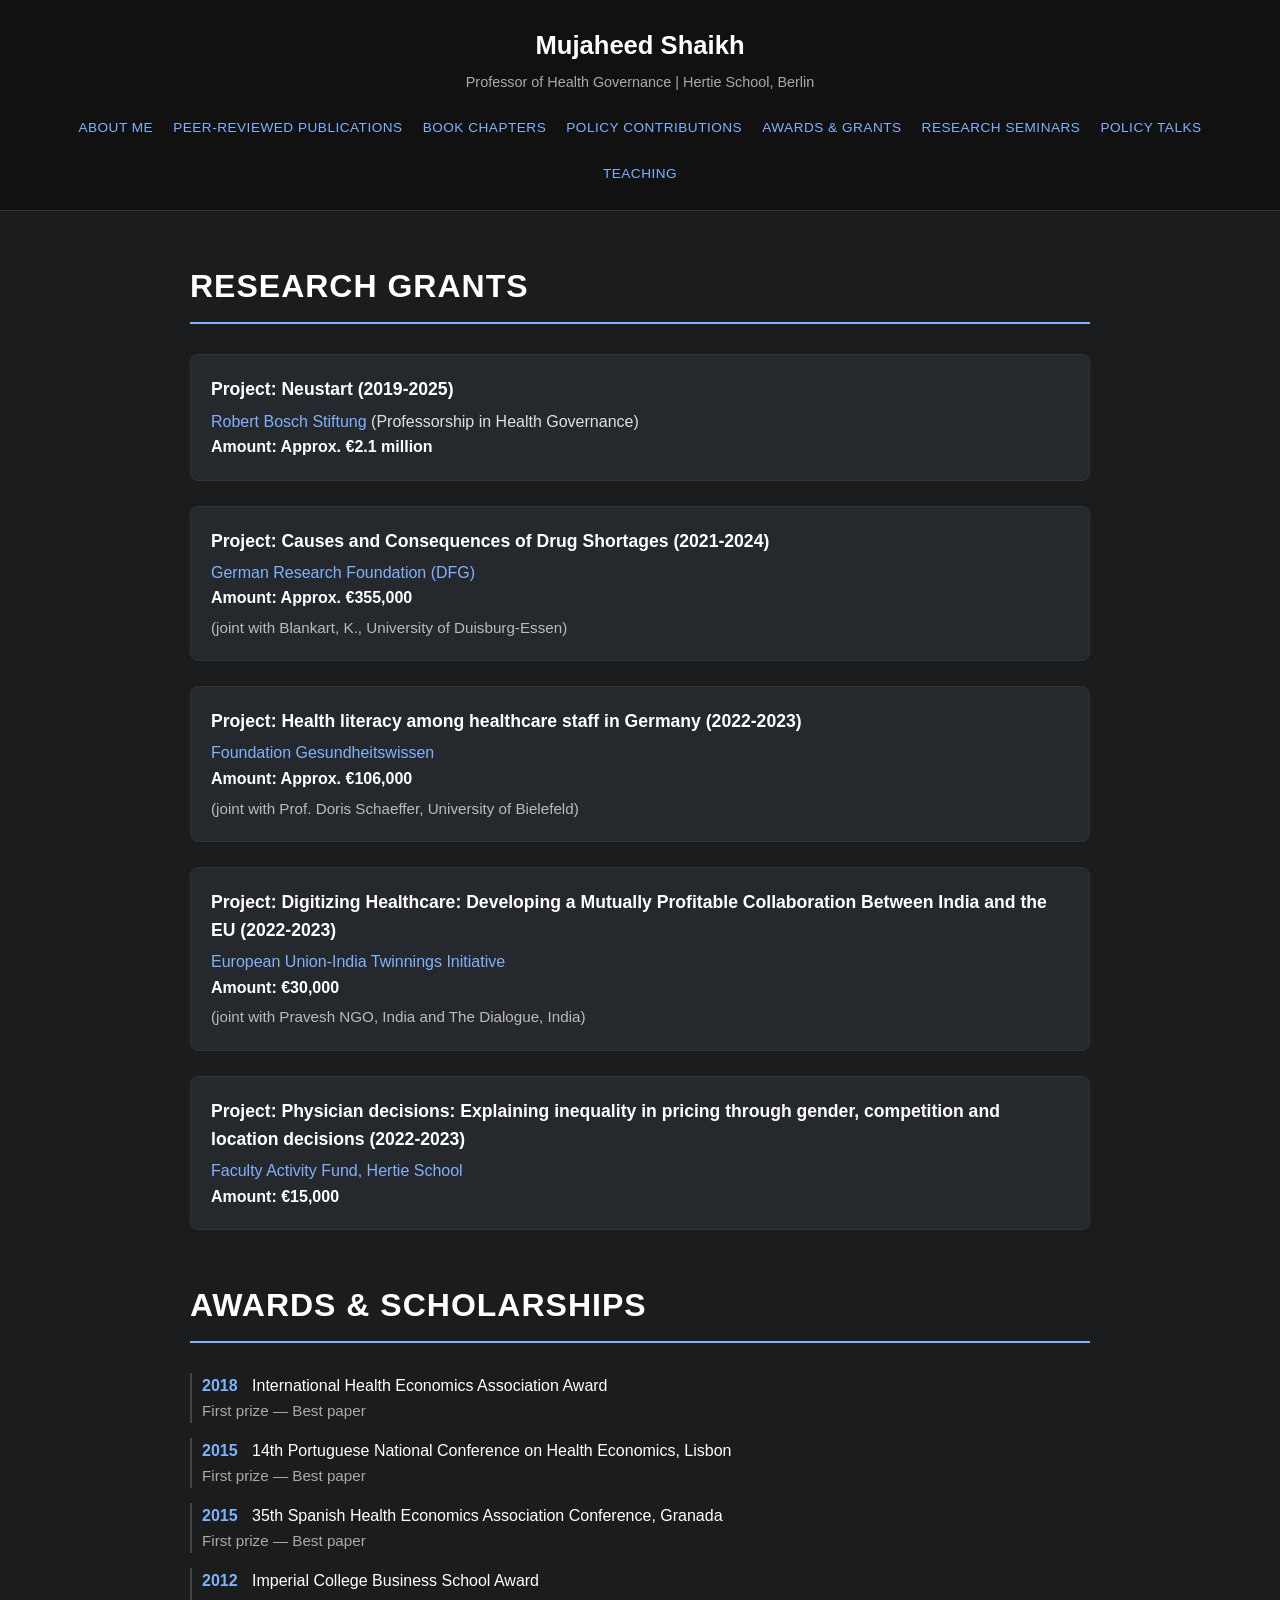
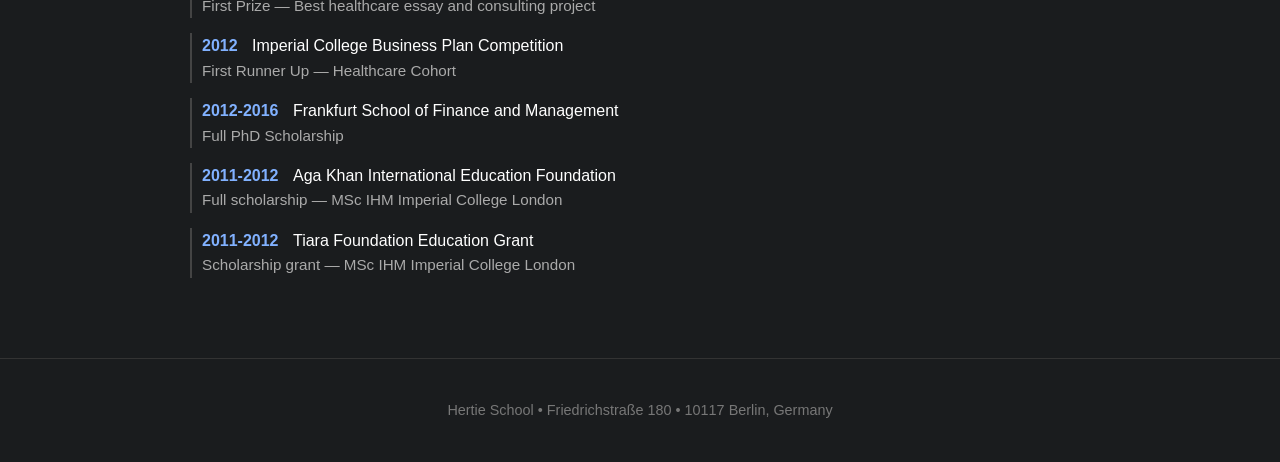
==== awards-grants.html @ 09c4d049 "Create awards-grants.html" ====
<!DOCTYPE html>
<html lang="en">
<head>
    <meta charset="UTF-8">
    <meta name="viewport" content="width=device-width, initial-scale=1.0">
    <title>Awards & Grants | Mujaheed Shaikh</title>
    <style>
        /* Professional Dark Theme */
        body { font-family: 'Inter', -apple-system, sans-serif; margin: 0; color: #e0e0e0; background: #1a1c1e; line-height: 1.6; }

        /* Top Navigation Bar */
        nav { width: 100%; background: #111; border-bottom: 1px solid #333; padding: 25px 0; position: sticky; top: 0; z-index: 1000; }
        .nav-container { max-width: 1200px; margin: 0 auto; display: flex; flex-direction: column; align-items: center; padding: 0 20px; }
        .nav-header { text-align: center; margin-bottom: 20px; }
        nav h1 { font-size: 1.6rem; color: #fff; margin: 0; }
        nav p.subtitle { font-size: 0.9rem; color: #aaa; margin: 5px 0 0 0; }

        /* Horizontal Tabs */
        nav ul { list-style: none; padding: 0; margin: 0; display: flex; flex-wrap: wrap; justify-content: center; gap: 20px; }
        nav ul li a { text-decoration: none; color: #81b1ff; font-weight: 500; font-size: 0.85rem; transition: 0.3s; padding-bottom: 5px; text-transform: uppercase; letter-spacing: 0.5px; }
        nav ul li a:hover { color: #fff; border-bottom: 2px solid #81b1ff; }

        /* Main Content Area */
        main { margin: 40px auto; padding: 0 20px; max-width: 900px; }
        h2 { font-size: 2rem; border-bottom: 2px solid #81b1ff; padding-bottom: 10px; margin-top: 50px; margin-bottom: 30px; color: #fff; text-transform: uppercase; letter-spacing: 1px; }
        h3 { color: #81b1ff; font-size: 1.4rem; margin-top: 40px; margin-bottom: 20px; border-left: 4px solid #81b1ff; padding-left: 15px; }
        
        /* Grant Cards */
        .grant-item { margin-bottom: 25px; padding: 20px; background: #25282c; border-radius: 8px; border: 1px solid #333; }
        .grant-title { font-weight: bold; color: #fff; font-size: 1.1rem; display: block; margin-bottom: 5px; }
        .grant-funder { color: #81b1ff; font-weight: 500; }
        .grant-amount { color: #fff; font-weight: bold; }
        .grant-details { font-size: 0.95rem; color: #bbb; margin-top: 5px; }

        /* Awards List */
        .award-item { margin-bottom: 15px; padding-left: 10px; border-left: 2px solid #444; }
        .award-year { font-weight: bold; color: #81b1ff; margin-right: 10px; }
        .award-name { color: #fff; font-weight: 500; }
        .award-desc { font-size: 0.95rem; color: #aaa; display: block; }

        footer { margin-top: 80px; border-top: 1px solid #333; padding: 40px 0; text-align: center; font-size: 0.9rem; color: #777; }
    </style>
</head>
<body>

<nav>
    <div class="nav-container">
        <div class="nav-header">
            <h1>Mujaheed Shaikh</h1>
            <p class="subtitle">Professor of Health Governance | Hertie School, Berlin</p>
        </div>
        <ul>
            <li><a href="index.html">About Me</a></li>
            <li><a href="peer-reviewed-publications.html">Peer-Reviewed Publications</a></li>
            <li><a href="book-chapters.html">Book Chapters</a></li>
            <li><a href="policy-contributions.html">Policy Contributions</a></li>
            <li><a href="awards-grants.html">Awards & Grants</a></li>
            <li><a href="research-seminars.html">Research Seminars</a></li>
            <li><a href="policy-talks.html">Policy Talks</a></li>
            <li><a href="teaching.html">Teaching</a></li>
        </ul>
    </div>
</nav>

<main>
    <h2>Research Grants</h2>

    <div class="grant-item">
        <span class="grant-title">Project: Neustart (2019-2025)</span>
        <span class="grant-funder">Robert Bosch Stiftung</span> (Professorship in Health Governance)<br>
        <span class="grant-amount">Amount: Approx. €2.1 million</span>
    </div>

    <div class="grant-item">
        <span class="grant-title">Project: Causes and Consequences of Drug Shortages (2021-2024)</span>
        <span class="grant-funder">German Research Foundation (DFG)</span><br>
        <span class="grant-amount">Amount: Approx. €355,000</span>
        <div class="grant-details">(joint with Blankart, K., University of Duisburg-Essen)</div>
    </div>

    <div class="grant-item">
        <span class="grant-title">Project: Health literacy among healthcare staff in Germany (2022-2023)</span>
        <span class="grant-funder">Foundation Gesundheitswissen</span><br>
        <span class="grant-amount">Amount: Approx. €106,000</span>
        <div class="grant-details">(joint with Prof. Doris Schaeffer, University of Bielefeld)</div>
    </div>

    <div class="grant-item">
        <span class="grant-title">Project: Digitizing Healthcare: Developing a Mutually Profitable Collaboration Between India and the EU (2022-2023)</span>
        <span class="grant-funder">European Union-India Twinnings Initiative</span><br>
        <span class="grant-amount">Amount: €30,000</span>
        <div class="grant-details">(joint with Pravesh NGO, India and The Dialogue, India)</div>
    </div>

    <div class="grant-item">
        <span class="grant-title">Project: Physician decisions: Explaining inequality in pricing through gender, competition and location decisions (2022-2023)</span>
        <span class="grant-funder">Faculty Activity Fund, Hertie School</span><br>
        <span class="grant-amount">Amount: €15,000</span>
    </div>

    <h2>Awards & Scholarships</h2>

    <div class="award-item">
        <span class="award-year">2018</span> <span class="award-name">International Health Economics Association Award</span>
        <span class="award-desc">First prize — Best paper</span>
    </div>

    <div class="award-item">
        <span class="award-year">2015</span> <span class="award-name">14th Portuguese National Conference on Health Economics, Lisbon</span>
        <span class="award-desc">First prize — Best paper</span>
    </div>

    <div class="award-item">
        <span class="award-year">2015</span> <span class="award-name">35th Spanish Health Economics Association Conference, Granada</span>
        <span class="award-desc">First prize — Best paper</span>
    </div>

    <div class="award-item">
        <span class="award-year">2012</span> <span class="award-name">Imperial College Business School Award</span>
        <span class="award-desc">First Prize — Best healthcare essay and consulting project</span>
    </div>

    <div class="award-item">
        <span class="award-year">2012</span> <span class="award-name">Imperial College Business Plan Competition</span>
        <span class="award-desc">First Runner Up — Healthcare Cohort</span>
    </div>

    <div class="award-item">
        <span class="award-year">2012-2016</span> <span class="award-name">Frankfurt School of Finance and Management</span>
        <span class="award-desc">Full PhD Scholarship</span>
    </div>

    <div class="award-item">
        <span class="award-year">2011-2012</span> <span class="award-name">Aga Khan International Education Foundation</span>
        <span class="award-desc">Full scholarship — MSc IHM Imperial College London</span>
    </div>

    <div class="award-item">
        <span class="award-year">2011-2012</span> <span class="award-name">Tiara Foundation Education Grant</span>
        <span class="award-desc">Scholarship grant — MSc IHM Imperial College London</span>
    </div>

</main>

<footer>
    Hertie School • Friedrichstraße 180 • 10117 Berlin, Germany
</footer>

</body>
</html>
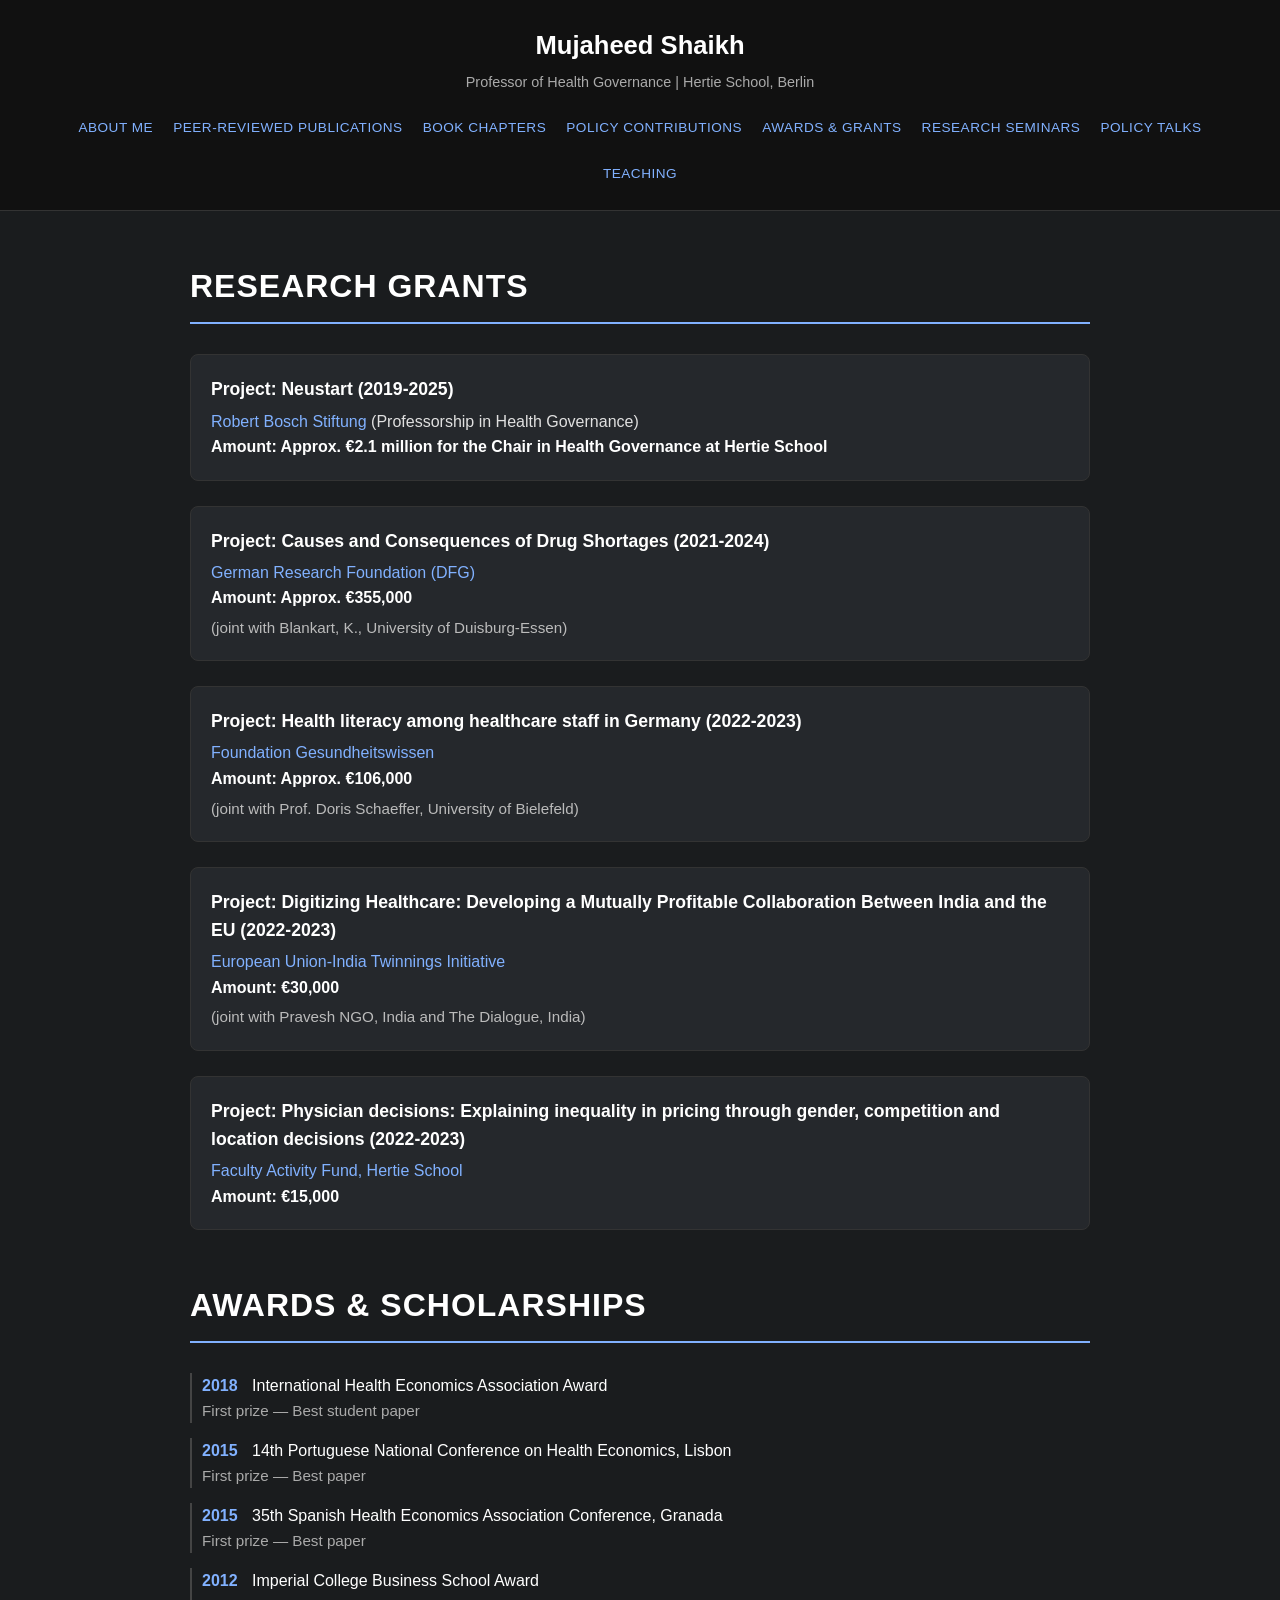
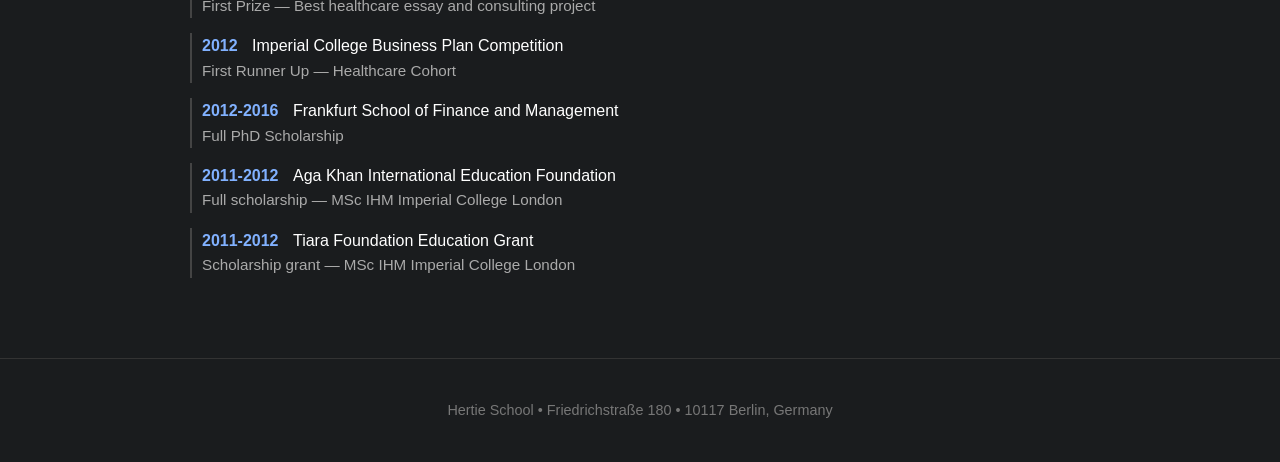
==== commit acf1a9fa: "Update awards-grants.html" ====
--- a/awards-grants.html
+++ b/awards-grants.html
@@ -68,7 +68,7 @@
     <div class="grant-item">
         <span class="grant-title">Project: Neustart (2019-2025)</span>
         <span class="grant-funder">Robert Bosch Stiftung</span> (Professorship in Health Governance)<br>
-        <span class="grant-amount">Amount: Approx. €2.1 million</span>
+        <span class="grant-amount">Amount: Approx. €2.1 million for the Chair in Health Governance at Hertie School</span>
     </div>
 
     <div class="grant-item">
@@ -102,7 +102,7 @@
 
     <div class="award-item">
         <span class="award-year">2018</span> <span class="award-name">International Health Economics Association Award</span>
-        <span class="award-desc">First prize — Best paper</span>
+        <span class="award-desc">First prize — Best student paper</span>
     </div>
 
     <div class="award-item">
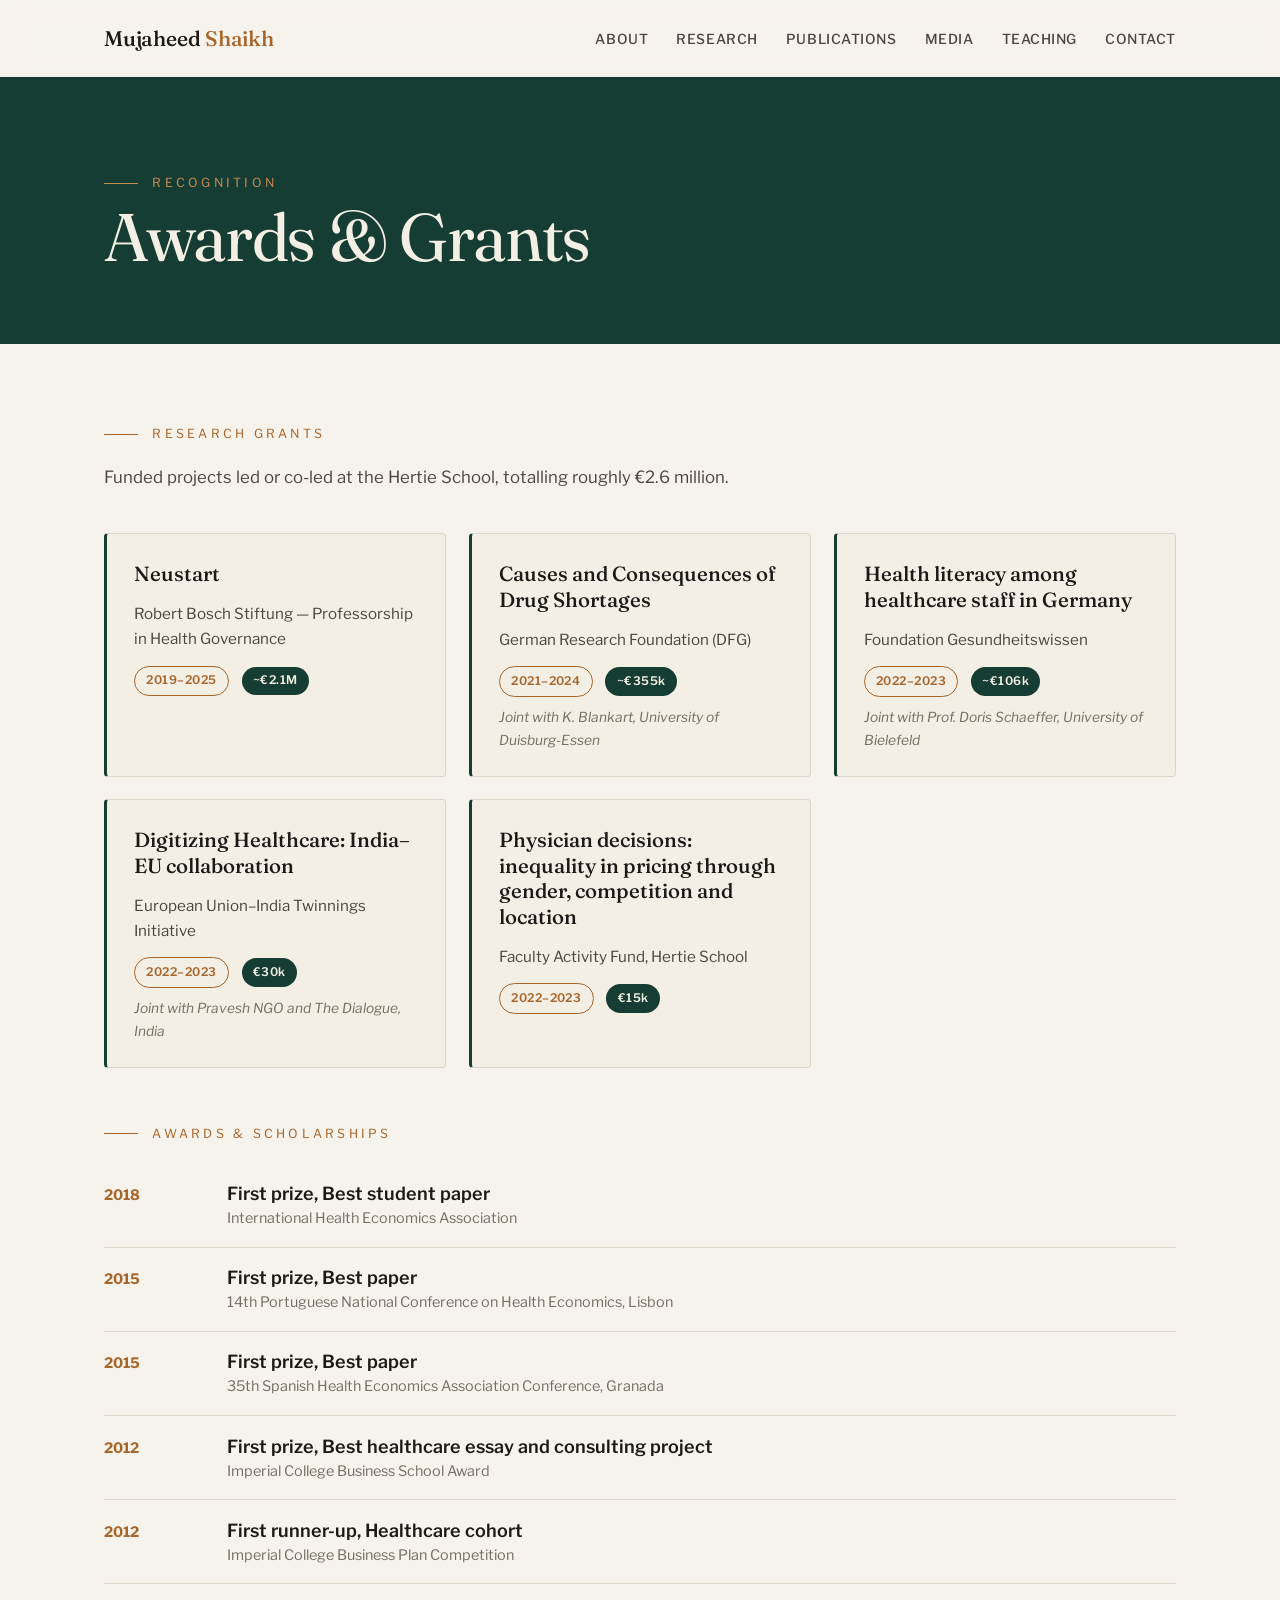
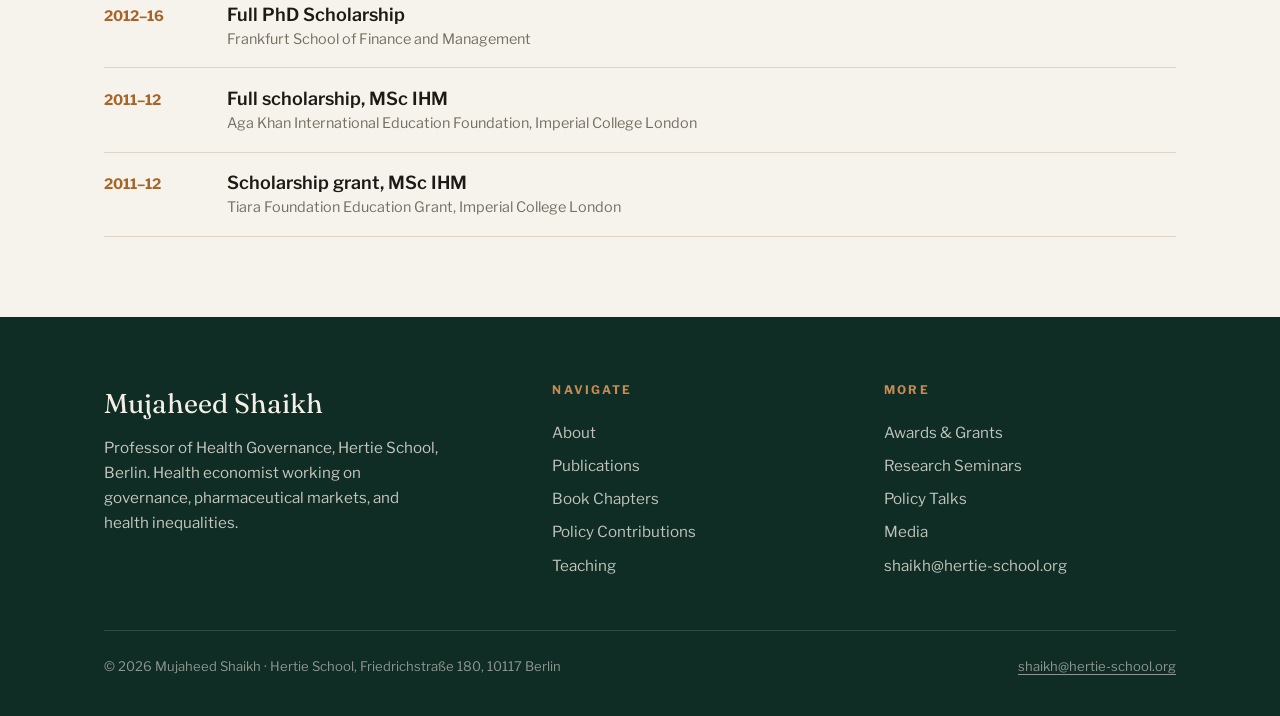
==== commit b807d725: "Add files via upload" ====
--- a/awards-grants.html
+++ b/awards-grants.html
@@ -1,150 +1,117 @@
 <!DOCTYPE html>
 <html lang="en">
 <head>
-    <meta charset="UTF-8">
-    <meta name="viewport" content="width=device-width, initial-scale=1.0">
-    <title>Awards & Grants | Mujaheed Shaikh</title>
-    <style>
-        /* Professional Dark Theme */
-        body { font-family: 'Inter', -apple-system, sans-serif; margin: 0; color: #e0e0e0; background: #1a1c1e; line-height: 1.6; }
-
-        /* Top Navigation Bar */
-        nav { width: 100%; background: #111; border-bottom: 1px solid #333; padding: 25px 0; position: sticky; top: 0; z-index: 1000; }
-        .nav-container { max-width: 1200px; margin: 0 auto; display: flex; flex-direction: column; align-items: center; padding: 0 20px; }
-        .nav-header { text-align: center; margin-bottom: 20px; }
-        nav h1 { font-size: 1.6rem; color: #fff; margin: 0; }
-        nav p.subtitle { font-size: 0.9rem; color: #aaa; margin: 5px 0 0 0; }
-
-        /* Horizontal Tabs */
-        nav ul { list-style: none; padding: 0; margin: 0; display: flex; flex-wrap: wrap; justify-content: center; gap: 20px; }
-        nav ul li a { text-decoration: none; color: #81b1ff; font-weight: 500; font-size: 0.85rem; transition: 0.3s; padding-bottom: 5px; text-transform: uppercase; letter-spacing: 0.5px; }
-        nav ul li a:hover { color: #fff; border-bottom: 2px solid #81b1ff; }
-
-        /* Main Content Area */
-        main { margin: 40px auto; padding: 0 20px; max-width: 900px; }
-        h2 { font-size: 2rem; border-bottom: 2px solid #81b1ff; padding-bottom: 10px; margin-top: 50px; margin-bottom: 30px; color: #fff; text-transform: uppercase; letter-spacing: 1px; }
-        h3 { color: #81b1ff; font-size: 1.4rem; margin-top: 40px; margin-bottom: 20px; border-left: 4px solid #81b1ff; padding-left: 15px; }
-        
-        /* Grant Cards */
-        .grant-item { margin-bottom: 25px; padding: 20px; background: #25282c; border-radius: 8px; border: 1px solid #333; }
-        .grant-title { font-weight: bold; color: #fff; font-size: 1.1rem; display: block; margin-bottom: 5px; }
-        .grant-funder { color: #81b1ff; font-weight: 500; }
-        .grant-amount { color: #fff; font-weight: bold; }
-        .grant-details { font-size: 0.95rem; color: #bbb; margin-top: 5px; }
-
-        /* Awards List */
-        .award-item { margin-bottom: 15px; padding-left: 10px; border-left: 2px solid #444; }
-        .award-year { font-weight: bold; color: #81b1ff; margin-right: 10px; }
-        .award-name { color: #fff; font-weight: 500; }
-        .award-desc { font-size: 0.95rem; color: #aaa; display: block; }
-
-        footer { margin-top: 80px; border-top: 1px solid #333; padding: 40px 0; text-align: center; font-size: 0.9rem; color: #777; }
-    </style>
+<meta charset="UTF-8">
+<meta name="viewport" content="width=device-width, initial-scale=1.0">
+<title>Awards &amp; Grants | Mujaheed Shaikh</title>
+<meta name="description" content="Research grants, awards, and scholarships held by Mujaheed Shaikh.">
+<link rel="preconnect" href="https://fonts.googleapis.com">
+<link rel="preconnect" href="https://fonts.gstatic.com" crossorigin>
+<link href="https://fonts.googleapis.com/css2?family=Fraunces:ital,opsz,wght@0,9..144,300..600;1,9..144,300..500&family=Libre+Franklin:wght@300;400;500;600;700&display=swap" rel="stylesheet">
+<link rel="icon" href="favicon.svg" type="image/svg+xml">
+<link rel="icon" href="favicon.ico" sizes="any">
+<link rel="apple-touch-icon" href="apple-touch-icon.png">
+<link rel="stylesheet" href="styles.css">
 </head>
 <body>
 
-<nav>
-    <div class="nav-container">
-        <div class="nav-header">
-            <h1>Mujaheed Shaikh</h1>
-            <p class="subtitle">Professor of Health Governance | Hertie School, Berlin</p>
-        </div>
-        <ul>
-            <li><a href="index.html">About Me</a></li>
-            <li><a href="peer-reviewed-publications.html">Peer-Reviewed Publications</a></li>
-            <li><a href="book-chapters.html">Book Chapters</a></li>
-            <li><a href="policy-contributions.html">Policy Contributions</a></li>
-            <li><a href="awards-grants.html">Awards & Grants</a></li>
-            <li><a href="research-seminars.html">Research Seminars</a></li>
-            <li><a href="policy-talks.html">Policy Talks</a></li>
-            <li><a href="teaching.html">Teaching</a></li>
-        </ul>
+<header class="site-header" id="top">
+  <nav class="wrap nav">
+    <a class="brand" href="index.html">Mujaheed <span>Shaikh</span></a>
+    <input type="checkbox" id="nav-toggle" class="nav-toggle" hidden>
+    <ul class="nav-links">
+      <li><a href="index.html#about">About</a></li>
+      <li><a href="index.html#research">Research</a></li>
+      <li><a href="peer-reviewed-publications.html">Publications</a></li>
+      <li><a href="index.html#press">Media</a></li>
+      <li><a href="teaching.html">Teaching</a></li>
+      <li><a href="index.html#contact">Contact</a></li>
+    </ul>
+    <label class="hamburger" for="nav-toggle" aria-label="Menu"><span></span><span></span><span></span></label>
+  </nav>
+</header>
+
+<section class="page-head">
+  <div class="wrap">
+    <p class="section-label">Recognition</p>
+    <h1>Awards &amp; Grants</h1>
+    
+  </div>
+</section>
+
+<section class="content">
+  <div class="wrap">
+<p class="section-label">Research Grants</p>
+<p class="content-lead">Funded projects led or co-led at the Hertie School, totalling roughly &euro;2.6 million.</p>
+<div class="card-grid"><div class="grant-card">
+      <h3>Neustart</h3>
+      <p class="funder">Robert Bosch Stiftung &mdash; Professorship in Health Governance</p>
+      <div class="grant-meta"><span class="pill year">2019&ndash;2025</span><span class="pill amount">~&euro;2.1M</span></div>
+      
+    </div><div class="grant-card">
+      <h3>Causes and Consequences of Drug Shortages</h3>
+      <p class="funder">German Research Foundation (DFG)</p>
+      <div class="grant-meta"><span class="pill year">2021&ndash;2024</span><span class="pill amount">~&euro;355k</span></div>
+      <p class="joint">Joint with K. Blankart, University of Duisburg-Essen</p>
+    </div><div class="grant-card">
+      <h3>Health literacy among healthcare staff in Germany</h3>
+      <p class="funder">Foundation Gesundheitswissen</p>
+      <div class="grant-meta"><span class="pill year">2022&ndash;2023</span><span class="pill amount">~&euro;106k</span></div>
+      <p class="joint">Joint with Prof. Doris Schaeffer, University of Bielefeld</p>
+    </div><div class="grant-card">
+      <h3>Digitizing Healthcare: India&ndash;EU collaboration</h3>
+      <p class="funder">European Union&ndash;India Twinnings Initiative</p>
+      <div class="grant-meta"><span class="pill year">2022&ndash;2023</span><span class="pill amount">&euro;30k</span></div>
+      <p class="joint">Joint with Pravesh NGO and The Dialogue, India</p>
+    </div><div class="grant-card">
+      <h3>Physician decisions: inequality in pricing through gender, competition and location</h3>
+      <p class="funder">Faculty Activity Fund, Hertie School</p>
+      <div class="grant-meta"><span class="pill year">2022&ndash;2023</span><span class="pill amount">&euro;15k</span></div>
+      
+    </div></div>
+<div style="height:3.5rem"></div>
+<p class="section-label">Awards &amp; Scholarships</p>
+<ul class="award-list"><li><span class="when">2018</span><span class="what"><strong>First prize, Best student paper</strong><span class="org">International Health Economics Association</span></span></li><li><span class="when">2015</span><span class="what"><strong>First prize, Best paper</strong><span class="org">14th Portuguese National Conference on Health Economics, Lisbon</span></span></li><li><span class="when">2015</span><span class="what"><strong>First prize, Best paper</strong><span class="org">35th Spanish Health Economics Association Conference, Granada</span></span></li><li><span class="when">2012</span><span class="what"><strong>First prize, Best healthcare essay and consulting project</strong><span class="org">Imperial College Business School Award</span></span></li><li><span class="when">2012</span><span class="what"><strong>First runner-up, Healthcare cohort</strong><span class="org">Imperial College Business Plan Competition</span></span></li><li><span class="when">2012&ndash;16</span><span class="what"><strong>Full PhD Scholarship</strong><span class="org">Frankfurt School of Finance and Management</span></span></li><li><span class="when">2011&ndash;12</span><span class="what"><strong>Full scholarship, MSc IHM</strong><span class="org">Aga Khan International Education Foundation, Imperial College London</span></span></li><li><span class="when">2011&ndash;12</span><span class="what"><strong>Scholarship grant, MSc IHM</strong><span class="org">Tiara Foundation Education Grant, Imperial College London</span></span></li></ul>  </div>
+</section>
+
+<footer class="site-footer" id="contact">
+  <div class="wrap">
+    <div class="footer-top">
+      <div class="footer-brand">
+        <p class="name">Mujaheed Shaikh</p>
+        <p>Professor of Health Governance, Hertie School, Berlin. Health economist working on governance, pharmaceutical markets, and health inequalities.</p>
+      </div>
+      <div class="footer-col">
+        <h5>Navigate</h5>
+        <a href="index.html#about">About</a>
+        <a href="peer-reviewed-publications.html">Publications</a>
+        <a href="book-chapters.html">Book Chapters</a>
+        <a href="policy-contributions.html">Policy Contributions</a>
+        <a href="teaching.html">Teaching</a>
+      </div>
+      <div class="footer-col">
+        <h5>More</h5>
+        <a href="awards-grants.html">Awards &amp; Grants</a>
+        <a href="research-seminars.html">Research Seminars</a>
+        <a href="policy-talks.html">Policy Talks</a>
+        <a href="media.html">Media</a>
+        <a href="mailto:shaikh@hertie-school.org">shaikh@hertie-school.org</a>
+      </div>
     </div>
-</nav>
-
-<main>
-    <h2>Research Grants</h2>
-
-    <div class="grant-item">
-        <span class="grant-title">Project: Neustart (2019-2025)</span>
-        <span class="grant-funder">Robert Bosch Stiftung</span> (Professorship in Health Governance)<br>
-        <span class="grant-amount">Amount: Approx. €2.1 million for the Chair in Health Governance at Hertie School</span>
+    <div class="footer-bottom">
+      <span>&copy; <span id="year"></span> Mujaheed Shaikh &middot; Hertie School, Friedrichstra&szlig;e 180, 10117 Berlin</span>
+      <span><a href="mailto:shaikh@hertie-school.org">shaikh@hertie-school.org</a></span>
     </div>
-
-    <div class="grant-item">
-        <span class="grant-title">Project: Causes and Consequences of Drug Shortages (2021-2024)</span>
-        <span class="grant-funder">German Research Foundation (DFG)</span><br>
-        <span class="grant-amount">Amount: Approx. €355,000</span>
-        <div class="grant-details">(joint with Blankart, K., University of Duisburg-Essen)</div>
-    </div>
-
-    <div class="grant-item">
-        <span class="grant-title">Project: Health literacy among healthcare staff in Germany (2022-2023)</span>
-        <span class="grant-funder">Foundation Gesundheitswissen</span><br>
-        <span class="grant-amount">Amount: Approx. €106,000</span>
-        <div class="grant-details">(joint with Prof. Doris Schaeffer, University of Bielefeld)</div>
-    </div>
-
-    <div class="grant-item">
-        <span class="grant-title">Project: Digitizing Healthcare: Developing a Mutually Profitable Collaboration Between India and the EU (2022-2023)</span>
-        <span class="grant-funder">European Union-India Twinnings Initiative</span><br>
-        <span class="grant-amount">Amount: €30,000</span>
-        <div class="grant-details">(joint with Pravesh NGO, India and The Dialogue, India)</div>
-    </div>
-
-    <div class="grant-item">
-        <span class="grant-title">Project: Physician decisions: Explaining inequality in pricing through gender, competition and location decisions (2022-2023)</span>
-        <span class="grant-funder">Faculty Activity Fund, Hertie School</span><br>
-        <span class="grant-amount">Amount: €15,000</span>
-    </div>
-
-    <h2>Awards & Scholarships</h2>
-
-    <div class="award-item">
-        <span class="award-year">2018</span> <span class="award-name">International Health Economics Association Award</span>
-        <span class="award-desc">First prize — Best student paper</span>
-    </div>
-
-    <div class="award-item">
-        <span class="award-year">2015</span> <span class="award-name">14th Portuguese National Conference on Health Economics, Lisbon</span>
-        <span class="award-desc">First prize — Best paper</span>
-    </div>
-
-    <div class="award-item">
-        <span class="award-year">2015</span> <span class="award-name">35th Spanish Health Economics Association Conference, Granada</span>
-        <span class="award-desc">First prize — Best paper</span>
-    </div>
-
-    <div class="award-item">
-        <span class="award-year">2012</span> <span class="award-name">Imperial College Business School Award</span>
-        <span class="award-desc">First Prize — Best healthcare essay and consulting project</span>
-    </div>
-
-    <div class="award-item">
-        <span class="award-year">2012</span> <span class="award-name">Imperial College Business Plan Competition</span>
-        <span class="award-desc">First Runner Up — Healthcare Cohort</span>
-    </div>
-
-    <div class="award-item">
-        <span class="award-year">2012-2016</span> <span class="award-name">Frankfurt School of Finance and Management</span>
-        <span class="award-desc">Full PhD Scholarship</span>
-    </div>
-
-    <div class="award-item">
-        <span class="award-year">2011-2012</span> <span class="award-name">Aga Khan International Education Foundation</span>
-        <span class="award-desc">Full scholarship — MSc IHM Imperial College London</span>
-    </div>
-
-    <div class="award-item">
-        <span class="award-year">2011-2012</span> <span class="award-name">Tiara Foundation Education Grant</span>
-        <span class="award-desc">Scholarship grant — MSc IHM Imperial College London</span>
-    </div>
-
-</main>
-
-<footer>
-    Hertie School • Friedrichstraße 180 • 10117 Berlin, Germany
+  </div>
 </footer>
 
+<script>
+  const header = document.querySelector('.site-header');
+  const onScroll = () => header.classList.toggle('scrolled', window.scrollY > 20);
+  onScroll(); window.addEventListener('scroll', onScroll, { passive: true });
+  const toggle = document.getElementById('nav-toggle');
+  document.querySelectorAll('.nav-links a').forEach(a => a.addEventListener('click', () => { toggle.checked = false; }));
+  document.getElementById('year').textContent = new Date().getFullYear();
+</script>
 </body>
 </html>
--- a/styles.css
+++ b/styles.css
@@ -0,0 +1,593 @@
+/* ============================================================
+   Mujaheed Shaikh — academic site
+   Shared stylesheet (used by index + all inner pages)
+   ============================================================ */
+
+:root {
+  --paper:        #f6f3ec;
+  --paper-2:      #efeadf;
+  --ink:          #1b1a16;
+  --ink-soft:     #4a463d;
+  --muted:        #756f62;
+  --line:         #ddd6c7;
+  --pine:         #163d33;   /* primary deep green */
+  --pine-2:       #0f2c25;   /* darker green */
+  --pine-tint:    #e7ede9;
+  --ochre:        #a8652a;   /* warm accent for links/hover */
+  --ochre-soft:   #c98b4f;
+  --cream:        #f3efe5;
+
+  --serif: "Fraunces", Georgia, "Times New Roman", serif;
+  --sans:  "Libre Franklin", system-ui, sans-serif;
+
+  --maxw: 1200px;
+  --gutter: clamp(1.25rem, 5vw, 5rem);
+}
+
+* { box-sizing: border-box; }
+
+html { scroll-behavior: smooth; }
+
+body {
+  margin: 0;
+  background: var(--paper);
+  color: var(--ink);
+  font-family: var(--sans);
+  font-size: 18px;
+  line-height: 1.65;
+  -webkit-font-smoothing: antialiased;
+  text-rendering: optimizeLegibility;
+}
+
+img { max-width: 100%; display: block; }
+
+a { color: inherit; }
+
+::selection { background: var(--pine); color: var(--cream); }
+
+.wrap { max-width: var(--maxw); margin: 0 auto; padding-inline: var(--gutter); }
+
+/* ---------- Header / nav ---------- */
+
+.site-header {
+  position: sticky;
+  top: 0;
+  z-index: 100;
+  background: color-mix(in srgb, var(--paper) 88%, transparent);
+  backdrop-filter: saturate(140%) blur(10px);
+  border-bottom: 1px solid transparent;
+  transition: border-color .3s ease, background .3s ease;
+}
+.site-header.scrolled {
+  border-bottom-color: var(--line);
+  background: color-mix(in srgb, var(--paper) 96%, transparent);
+}
+.nav {
+  display: flex;
+  align-items: center;
+  justify-content: space-between;
+  gap: 1.5rem;
+  height: 76px;
+}
+.brand {
+  font-family: var(--serif);
+  font-weight: 500;
+  font-size: 1.32rem;
+  letter-spacing: -0.01em;
+  text-decoration: none;
+  color: var(--ink);
+  white-space: nowrap;
+}
+.brand span { color: var(--ochre); }
+
+.nav-links {
+  display: flex;
+  align-items: center;
+  gap: clamp(1rem, 2.2vw, 2.1rem);
+  list-style: none;
+  margin: 0;
+  padding: 0;
+}
+.nav-links a {
+  text-decoration: none;
+  font-size: 0.86rem;
+  font-weight: 500;
+  letter-spacing: 0.04em;
+  text-transform: uppercase;
+  color: var(--ink-soft);
+  position: relative;
+  padding-block: 4px;
+  transition: color .2s ease;
+}
+.nav-links a::after {
+  content: "";
+  position: absolute;
+  left: 0; bottom: 0;
+  width: 0; height: 1.5px;
+  background: var(--ochre);
+  transition: width .25s ease;
+}
+.nav-links a:hover { color: var(--ink); }
+.nav-links a:hover::after { width: 100%; }
+
+.nav-toggle { display: none; }
+.hamburger {
+  display: none;
+  flex-direction: column;
+  gap: 5px;
+  background: none;
+  border: 0;
+  cursor: pointer;
+  padding: 6px;
+}
+.hamburger span {
+  width: 26px; height: 2px;
+  background: var(--ink);
+  transition: transform .3s ease, opacity .3s ease;
+}
+
+/* ---------- Hero ---------- */
+
+.hero {
+  background: radial-gradient(120% 130% at 80% 0%, var(--pine) 0%, var(--pine-2) 70%);
+  color: var(--cream);
+  position: relative;
+  overflow: hidden;
+  min-height: clamp(560px, 86vh, 820px);
+  display: flex;
+  align-items: center;
+}
+.hero::before {
+  content: "";
+  position: absolute;
+  inset: 0;
+  background-image: radial-gradient(rgba(255,255,255,.04) 1px, transparent 1px);
+  background-size: 4px 4px;
+  opacity: .5;
+  pointer-events: none;
+}
+.hero-inner { position: relative; z-index: 1; padding-block: 6rem; width: 100%; }
+.hero-eyebrow {
+  font-size: 0.82rem;
+  letter-spacing: 0.28em;
+  text-transform: uppercase;
+  color: var(--ochre-soft);
+  margin: 0 0 1.4rem;
+  opacity: 0;
+  animation: rise .8s ease .1s forwards;
+}
+.hero h1 {
+  font-family: var(--serif);
+  font-weight: 400;
+  font-size: clamp(3rem, 9vw, 7rem);
+  line-height: 0.98;
+  letter-spacing: -0.025em;
+  margin: 0;
+  opacity: 0;
+  animation: rise .9s ease .22s forwards;
+}
+.hero h1 em {
+  font-style: italic;
+  color: var(--ochre-soft);
+}
+.hero-sub {
+  margin: 1.8rem 0 0;
+  font-size: clamp(1.05rem, 2vw, 1.35rem);
+  max-width: 44ch;
+  color: color-mix(in srgb, var(--cream) 82%, transparent);
+  opacity: 0;
+  animation: rise .9s ease .38s forwards;
+}
+.hero-meta {
+  margin-top: 2.4rem;
+  display: flex;
+  flex-wrap: wrap;
+  gap: 0.6rem 1.6rem;
+  font-size: 0.9rem;
+  letter-spacing: 0.02em;
+  color: color-mix(in srgb, var(--cream) 70%, transparent);
+  opacity: 0;
+  animation: rise .9s ease .52s forwards;
+}
+.hero-meta span { display: inline-flex; align-items: center; gap: .5rem; }
+.hero-meta span::before {
+  content: ""; width: 5px; height: 5px; border-radius: 50%;
+  background: var(--ochre); display: inline-block;
+}
+.scroll-cue {
+  position: absolute;
+  left: var(--gutter);
+  bottom: 2rem;
+  font-size: 0.72rem;
+  letter-spacing: 0.3em;
+  text-transform: uppercase;
+  color: color-mix(in srgb, var(--cream) 60%, transparent);
+  display: flex; align-items: center; gap: .8rem;
+  opacity: 0; animation: rise .9s ease .7s forwards;
+}
+.scroll-cue::after {
+  content: ""; width: 1px; height: 34px;
+  background: linear-gradient(var(--ochre-soft), transparent);
+  animation: cue 1.8s ease-in-out infinite;
+}
+@keyframes cue { 0%,100%{transform:scaleY(.5);opacity:.4} 50%{transform:scaleY(1);opacity:1} }
+@keyframes rise { to { opacity: 1; transform: translateY(0); } }
+.hero-eyebrow, .hero h1, .hero-sub, .hero-meta, .scroll-cue { transform: translateY(18px); }
+
+/* ---------- Section scaffolding ---------- */
+
+section { padding-block: clamp(4rem, 9vw, 8rem); }
+
+.section-label {
+  font-size: 0.78rem;
+  letter-spacing: 0.26em;
+  text-transform: uppercase;
+  color: var(--ochre);
+  margin: 0 0 1.2rem;
+  display: flex; align-items: center; gap: .9rem;
+}
+.section-label::before {
+  content: ""; width: 34px; height: 1px; background: var(--ochre);
+}
+
+/* ---------- About / mission ---------- */
+
+.about { background: var(--paper); }
+.about-grid {
+  display: grid;
+  grid-template-columns: minmax(0, 1.5fr) minmax(0, 1fr);
+  gap: clamp(2.5rem, 6vw, 5.5rem);
+  align-items: start;
+}
+.mission {
+  font-family: var(--serif);
+  font-weight: 400;
+  font-size: clamp(1.6rem, 3.4vw, 2.5rem);
+  line-height: 1.28;
+  letter-spacing: -0.015em;
+  margin: 0 0 2rem;
+}
+.mission em { font-style: italic; color: var(--pine); }
+.about-body p { color: var(--ink-soft); margin: 0 0 1.1rem; max-width: 62ch; }
+.about-body a.inline { color: var(--ochre); text-decoration-thickness: 1px; text-underline-offset: 3px; }
+
+.portrait {
+  position: relative;
+}
+.portrait img {
+  width: 100%;
+  border-radius: 3px;
+  filter: grayscale(12%) contrast(1.02);
+  box-shadow: 0 30px 60px -30px rgba(22,61,51,.45);
+}
+.portrait::after {
+  content: "";
+  position: absolute;
+  inset: 14px -14px -14px 14px;
+  border: 1px solid var(--pine);
+  border-radius: 3px;
+  z-index: -1;
+}
+.portrait .credit {
+  font-size: 0.74rem; color: var(--muted); margin-top: 1.4rem;
+  letter-spacing: .02em;
+}
+
+.facts {
+  margin-top: 2.2rem;
+  border-top: 1px solid var(--line);
+  padding-top: 1.4rem;
+  display: grid;
+  gap: 1rem;
+}
+.facts div { display: grid; gap: 2px; }
+.facts dt { font-size: 0.74rem; letter-spacing: .16em; text-transform: uppercase; color: var(--muted); }
+.facts dd { margin: 0; font-size: 0.98rem; color: var(--ink); }
+
+/* ---------- Research themes ---------- */
+
+.research { background: var(--paper-2); }
+.theme {
+  display: grid;
+  grid-template-columns: 7rem 1fr;
+  gap: clamp(1.5rem, 4vw, 3.5rem);
+  padding-block: clamp(2.6rem, 5vw, 4rem);
+  border-top: 1px solid var(--line);
+}
+.research .theme:first-of-type { border-top: 0; }
+.theme-num {
+  font-family: var(--serif);
+  font-size: 2.4rem;
+  color: var(--ochre);
+  line-height: 1;
+  font-weight: 300;
+}
+.theme h3 {
+  font-family: var(--serif);
+  font-weight: 500;
+  font-size: clamp(1.7rem, 3.2vw, 2.4rem);
+  line-height: 1.1;
+  letter-spacing: -0.015em;
+  margin: 0 0 1rem;
+}
+.theme p.lede { color: var(--ink-soft); margin: 0 0 1.8rem; max-width: 64ch; }
+
+.pub-list { list-style: none; margin: 0; padding: 0; display: grid; gap: 0; }
+.pub-list li { border-top: 1px solid var(--line); }
+.pub-list li:last-child { border-bottom: 1px solid var(--line); }
+.pub-list a {
+  display: grid;
+  grid-template-columns: 1fr auto;
+  gap: 1rem;
+  align-items: baseline;
+  text-decoration: none;
+  padding: 1rem 0;
+  transition: padding-left .25s ease, color .2s ease;
+}
+.pub-list a:hover { padding-left: 14px; color: var(--pine); }
+.pub-title { font-weight: 500; line-height: 1.4; }
+.pub-title .where { display: block; font-size: 0.86rem; color: var(--muted); font-weight: 400; margin-top: 2px; }
+.pub-year { font-variant-numeric: tabular-nums; color: var(--ochre); font-weight: 600; font-size: .9rem; white-space: nowrap; }
+
+.theme-more {
+  margin-top: 1.6rem;
+  display: inline-flex;
+  align-items: center;
+  gap: .6rem;
+  font-size: 0.82rem;
+  letter-spacing: 0.12em;
+  text-transform: uppercase;
+  font-weight: 600;
+  color: var(--pine);
+  text-decoration: none;
+}
+.theme-more .arrow { transition: transform .25s ease; }
+.theme-more:hover .arrow { transform: translateX(5px); }
+
+/* ---------- Press / media ---------- */
+
+.press { background: var(--pine); color: var(--cream); }
+.press .section-label { color: var(--ochre-soft); }
+.press .section-label::before { background: var(--ochre-soft); }
+.press h2 {
+  font-family: var(--serif);
+  font-weight: 400;
+  font-size: clamp(2rem, 5vw, 3.4rem);
+  line-height: 1.05;
+  letter-spacing: -0.02em;
+  margin: 0 0 3rem;
+  max-width: 18ch;
+}
+.press h2 em { font-style: italic; color: var(--ochre-soft); }
+.press-grid { display: grid; grid-template-columns: repeat(auto-fit, minmax(260px, 1fr)); gap: 0; }
+.press-item {
+  padding: 1.8rem 0;
+  border-top: 1px solid rgba(255,255,255,.16);
+}
+.press-item a { text-decoration: none; color: var(--cream); }
+.press-item .outlet {
+  font-size: 0.74rem; letter-spacing: .18em; text-transform: uppercase;
+  color: var(--ochre-soft); margin-bottom: .7rem;
+}
+.press-item .headline { font-size: 1.12rem; line-height: 1.35; transition: color .2s; }
+.press-item a:hover .headline { color: var(--ochre-soft); }
+.outlet-strip {
+  margin-top: 2.6rem; padding-top: 1.8rem;
+  border-top: 1px solid rgba(255,255,255,.16);
+  display: flex; flex-wrap: wrap; gap: .6rem 1.6rem;
+  font-size: 0.82rem; color: color-mix(in srgb, var(--cream) 62%, transparent);
+  letter-spacing: .03em;
+}
+
+/* ---------- Work in progress ---------- */
+
+.wip { background: var(--paper); }
+.wip-grid { display: grid; grid-template-columns: repeat(auto-fit, minmax(280px, 1fr)); gap: 1.4rem; }
+.wip-card {
+  background: var(--cream);
+  border: 1px solid var(--line);
+  border-radius: 4px;
+  padding: 1.6rem 1.6rem 1.5rem;
+  transition: transform .25s ease, box-shadow .25s ease;
+}
+.wip-card:hover { transform: translateY(-4px); box-shadow: 0 24px 40px -26px rgba(22,61,51,.4); }
+.wip-card .status {
+  font-size: 0.72rem; letter-spacing: .14em; text-transform: uppercase;
+  color: var(--ochre); font-weight: 700; margin-bottom: .8rem;
+}
+.wip-card h4 { font-family: var(--serif); font-weight: 500; font-size: 1.18rem; line-height: 1.3; margin: 0 0 .5rem; }
+.wip-card .auth { font-size: .88rem; color: var(--muted); margin: 0; }
+
+/* ---------- Footer ---------- */
+
+.site-footer { background: var(--pine-2); color: color-mix(in srgb, var(--cream) 80%, transparent); padding-block: 4rem 2.4rem; }
+.footer-top { display: grid; grid-template-columns: 1.4fr 1fr 1fr; gap: 2.5rem; }
+.footer-brand .name { font-family: var(--serif); font-size: 1.7rem; color: var(--cream); margin: 0 0 .6rem; }
+.footer-brand p { margin: 0; max-width: 34ch; font-size: .95rem; }
+.footer-col h5 { font-size: .74rem; letter-spacing: .18em; text-transform: uppercase; color: var(--ochre-soft); margin: 0 0 1rem; }
+.footer-col a { display: block; text-decoration: none; color: color-mix(in srgb, var(--cream) 78%, transparent); padding: .25rem 0; font-size: .95rem; transition: color .2s; }
+.footer-col a:hover { color: var(--cream); }
+.footer-bottom {
+  margin-top: 3rem; padding-top: 1.6rem;
+  border-top: 1px solid rgba(255,255,255,.14);
+  display: flex; flex-wrap: wrap; gap: 1rem; justify-content: space-between;
+  font-size: .82rem; color: color-mix(in srgb, var(--cream) 55%, transparent);
+}
+.footer-bottom a { color: inherit; text-decoration: underline; text-underline-offset: 3px; }
+
+/* ---------- Reveal animation ---------- */
+
+.reveal { opacity: 0; transform: translateY(26px); transition: opacity .7s ease, transform .7s ease; }
+.reveal.in { opacity: 1; transform: none; }
+
+/* ---------- Inner-page content (publications etc.) ---------- */
+
+.page-head { background: var(--pine); color: var(--cream); padding-block: clamp(3.5rem, 8vw, 6rem) clamp(3rem, 6vw, 4.5rem); }
+.page-head h1 { font-family: var(--serif); font-weight: 400; font-size: clamp(2.4rem, 6vw, 4.2rem); letter-spacing: -0.02em; margin: .6rem 0 0; line-height: 1.02; }
+.page-head .section-label { color: var(--ochre-soft); margin: 0; }
+.page-head .section-label::before { background: var(--ochre-soft); }
+.page-head p { color: color-mix(in srgb, var(--cream) 80%, transparent); max-width: 56ch; margin: 1.4rem 0 0; }
+
+.content { padding-block: clamp(3rem, 7vw, 5rem); }
+.pub-group { margin-bottom: 3.2rem; }
+.pub-group > h2 {
+  font-family: var(--serif); font-weight: 500; font-size: 1.6rem;
+  margin: 0 0 1.2rem; padding-bottom: .6rem; border-bottom: 2px solid var(--pine);
+  display: inline-block;
+}
+.ref-list { list-style: none; margin: 0; padding: 0; }
+.ref-list li {
+  padding: 1rem 0; border-bottom: 1px solid var(--line);
+  display: grid; grid-template-columns: auto 1fr; gap: 1rem; align-items: baseline;
+}
+.ref-list li .yr { font-variant-numeric: tabular-nums; color: var(--ochre); font-weight: 700; font-size: .9rem; }
+.ref-list li .ref { line-height: 1.5; }
+.ref-list li .ref .venue { font-style: italic; color: var(--pine); }
+.ref-list li .ref a { color: var(--ochre); text-underline-offset: 3px; }
+
+/* ---------- Responsive ---------- */
+
+@media (max-width: 860px) {
+  body { font-size: 17px; }
+  .hamburger { display: flex; }
+  .nav-links {
+    position: fixed;
+    inset: 76px 0 auto 0;
+    flex-direction: column;
+    align-items: flex-start;
+    gap: 0;
+    background: var(--paper);
+    border-bottom: 1px solid var(--line);
+    padding: 1rem var(--gutter) 1.6rem;
+    transform: translateY(-120%);
+    transition: transform .35s cubic-bezier(.4,0,.2,1);
+    box-shadow: 0 20px 30px -20px rgba(0,0,0,.25);
+  }
+  .nav-links a { font-size: 1rem; padding-block: .7rem; width: 100%; }
+  .nav-toggle:checked ~ .nav-links { transform: translateY(0); }
+  .nav-toggle:checked ~ .hamburger span:nth-child(1) { transform: translateY(7px) rotate(45deg); }
+  .nav-toggle:checked ~ .hamburger span:nth-child(2) { opacity: 0; }
+  .nav-toggle:checked ~ .hamburger span:nth-child(3) { transform: translateY(-7px) rotate(-45deg); }
+
+  .about-grid { grid-template-columns: 1fr; }
+  .portrait { max-width: 360px; }
+  .portrait::after { inset: 10px -10px -10px 10px; }
+  .theme { grid-template-columns: 1fr; gap: .4rem; }
+  .theme-num { font-size: 1.8rem; }
+  .footer-top { grid-template-columns: 1fr; gap: 2rem; }
+  .pub-list a { grid-template-columns: 1fr; gap: .2rem; }
+  .pub-year { order: -1; }
+}
+
+@media (prefers-reduced-motion: reduce) {
+  * { animation: none !important; transition: none !important; }
+  .reveal { opacity: 1; transform: none; }
+}
+
+/* ============================================================
+   Inner-page variants: grants, awards, talks, seminars, teaching
+   ============================================================ */
+
+/* generic intro lead under page head content */
+.content-lead { color: var(--ink-soft); max-width: 64ch; margin: 0 0 2.6rem; font-size: 1.05rem; }
+
+/* two-up grid for grants / cards */
+.card-grid { display: grid; grid-template-columns: repeat(auto-fit, minmax(320px, 1fr)); gap: 1.4rem; }
+.grant-card {
+  background: var(--cream);
+  border: 1px solid var(--line);
+  border-left: 3px solid var(--pine);
+  border-radius: 4px;
+  padding: 1.7rem 1.7rem 1.5rem;
+}
+.grant-card h3 { font-family: var(--serif); font-weight: 500; font-size: 1.28rem; line-height: 1.25; margin: 0 0 .9rem; }
+.grant-card .funder { color: var(--ink-soft); font-size: .95rem; margin: 0 0 .9rem; }
+.grant-card .joint { color: var(--muted); font-size: .86rem; font-style: italic; margin: .6rem 0 0; }
+.grant-meta { display: flex; flex-wrap: wrap; gap: .5rem .8rem; align-items: center; }
+.pill {
+  display: inline-block; font-size: .74rem; letter-spacing: .04em;
+  padding: .28rem .7rem; border-radius: 999px;
+  background: var(--pine-tint); color: var(--pine); font-weight: 600;
+}
+.pill.amount { background: var(--pine); color: var(--cream); }
+.pill.year { background: transparent; border: 1px solid var(--ochre); color: var(--ochre); }
+
+/* award rows */
+.award-list { list-style: none; margin: 0; padding: 0; }
+.award-list li {
+  display: grid; grid-template-columns: 6.5rem 1fr; gap: 1.2rem;
+  padding: 1.1rem 0; border-bottom: 1px solid var(--line); align-items: baseline;
+}
+.award-list .when { font-variant-numeric: tabular-nums; color: var(--ochre); font-weight: 700; font-size: .9rem; }
+.award-list .what { line-height: 1.45; }
+.award-list .what strong { font-weight: 600; }
+.award-list .what .org { display: block; color: var(--muted); font-size: .9rem; margin-top: 1px; }
+
+/* talks timeline */
+.talk-list { list-style: none; margin: 0; padding: 0; }
+.talk-list li {
+  display: grid; grid-template-columns: 5rem 1fr; gap: 1.4rem;
+  padding: 1.5rem 0; border-top: 1px solid var(--line);
+}
+.talk-list .t-year { font-family: var(--serif); font-size: 1.5rem; color: var(--ochre); line-height: 1; }
+.talk-list .t-role { font-size: .72rem; letter-spacing: .14em; text-transform: uppercase; color: var(--pine); font-weight: 700; margin-bottom: .4rem; }
+.talk-list .t-event { font-family: var(--serif); font-size: 1.22rem; font-weight: 500; line-height: 1.25; margin: 0 0 .3rem; }
+.talk-list .t-title { color: var(--ink-soft); margin: 0; }
+
+/* institution / seminar lists in columns */
+.col-list { columns: 2; column-gap: 3rem; list-style: none; margin: 0; padding: 0; }
+.col-list li {
+  break-inside: avoid; padding: .55rem 0 .55rem 1.4rem; position: relative;
+  border-bottom: 1px solid var(--line); line-height: 1.4;
+}
+.col-list li::before {
+  content: ""; position: absolute; left: 0; top: 1rem;
+  width: 6px; height: 6px; border-radius: 50%; background: var(--ochre);
+}
+.col-list .tally { color: var(--muted); font-size: .82rem; }
+
+/* teaching course rows */
+.course-list { list-style: none; margin: 0; padding: 0; }
+.course-list li {
+  display: flex; justify-content: space-between; gap: 1rem; align-items: baseline;
+  padding: .85rem 0; border-bottom: 1px solid var(--line);
+}
+.course-list .course { line-height: 1.35; }
+.course-list .level {
+  font-size: .72rem; letter-spacing: .08em; text-transform: uppercase;
+  color: var(--pine); font-weight: 600; white-space: nowrap;
+  background: var(--pine-tint); padding: .25rem .6rem; border-radius: 4px;
+}
+
+@media (max-width: 860px) {
+  .col-list { columns: 1; }
+  .award-list li { grid-template-columns: 1fr; gap: .2rem; }
+  .talk-list li { grid-template-columns: 1fr; gap: .3rem; }
+}
+
+/* ============================================================
+   Photo backgrounds (hero + page headers)
+   Set the image via inline style="--bg:url('file.jpg')".
+   Falls back gracefully to solid green if the file is missing.
+   ============================================================ */
+
+.hero.has-photo {
+  background:
+    linear-gradient(100deg,
+      rgba(15,44,37,.94) 0%,
+      rgba(15,44,37,.80) 42%,
+      rgba(22,61,51,.55) 100%),
+    var(--bg) center 28% / cover no-repeat;
+}
+
+.page-head.has-photo {
+  background:
+    linear-gradient(rgba(15,44,37,.88), rgba(15,44,37,.80)),
+    var(--bg) center 30% / cover no-repeat;
+  position: relative;
+}
+
+/* slight parallax-ish fixed feel on large screens */
+@media (min-width: 900px) and (prefers-reduced-motion: no-preference) {
+  .hero.has-photo, .page-head.has-photo { background-attachment: fixed, fixed; }
+}
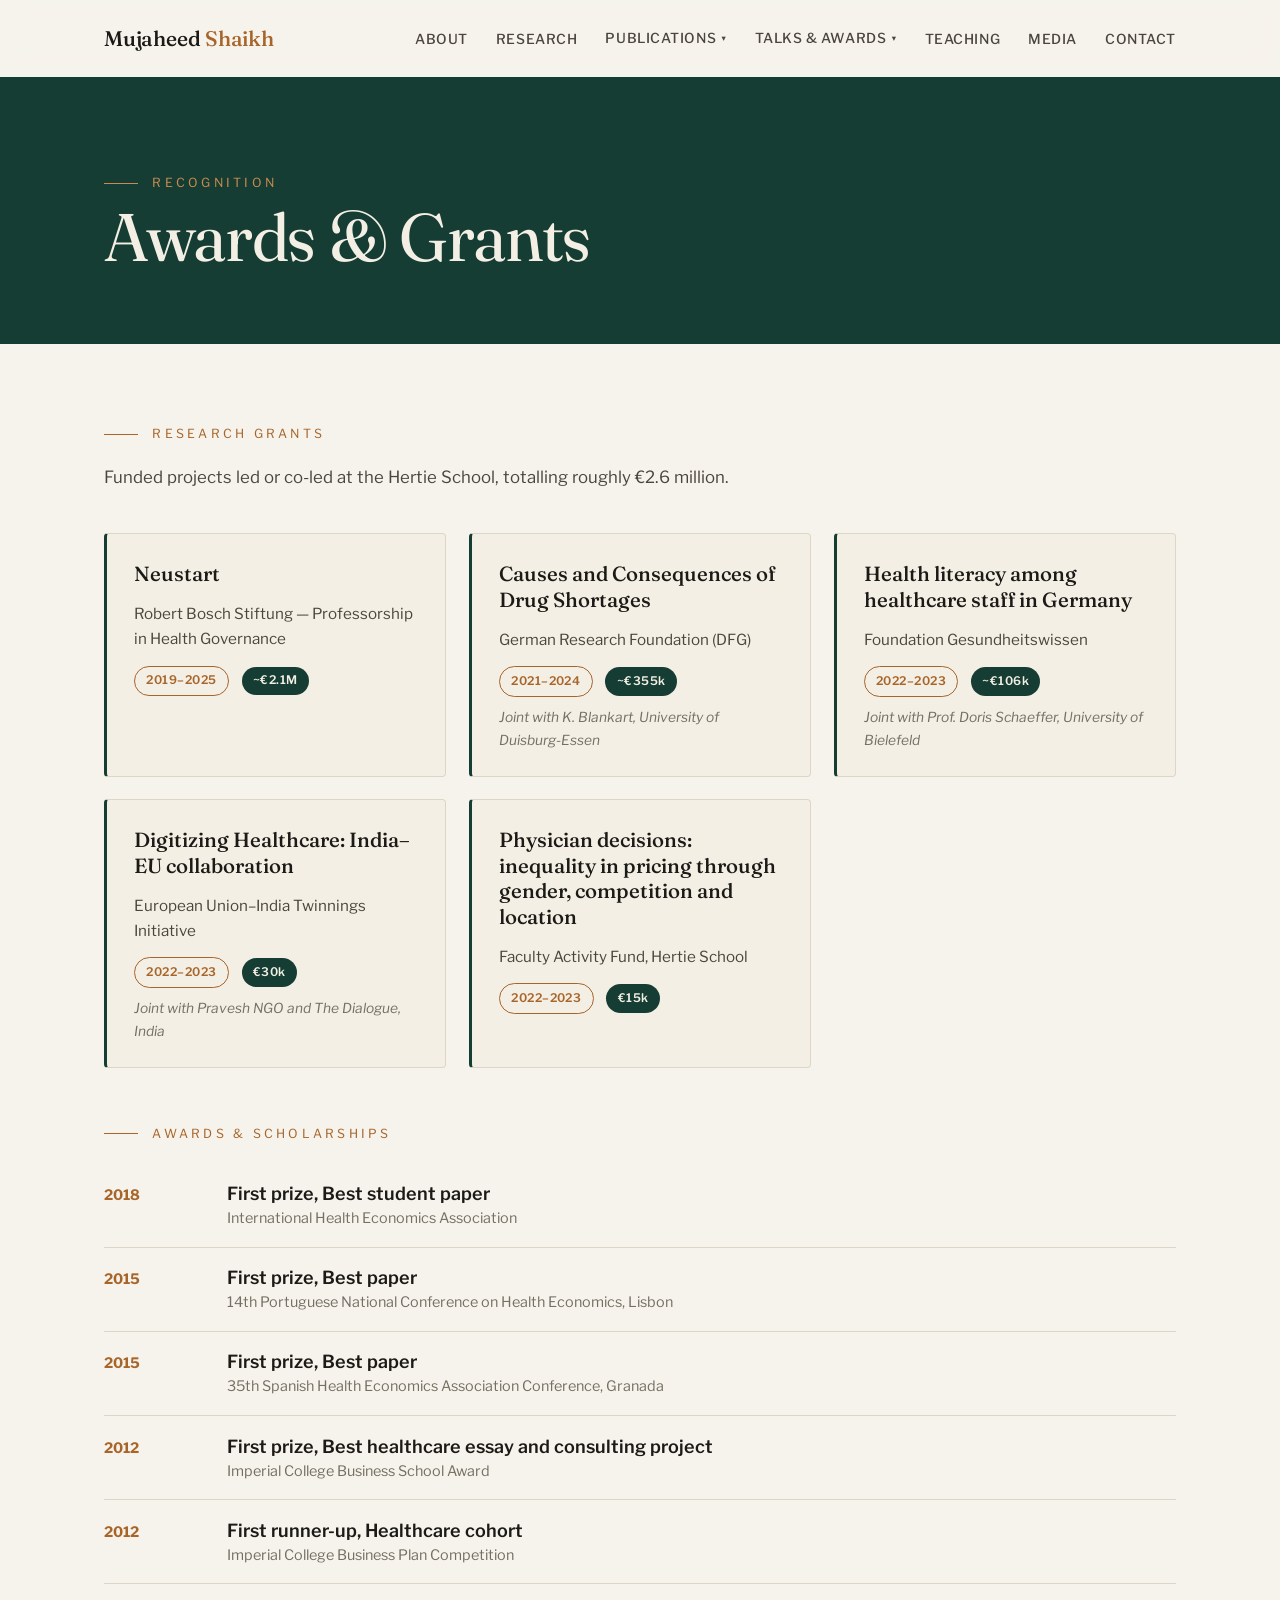
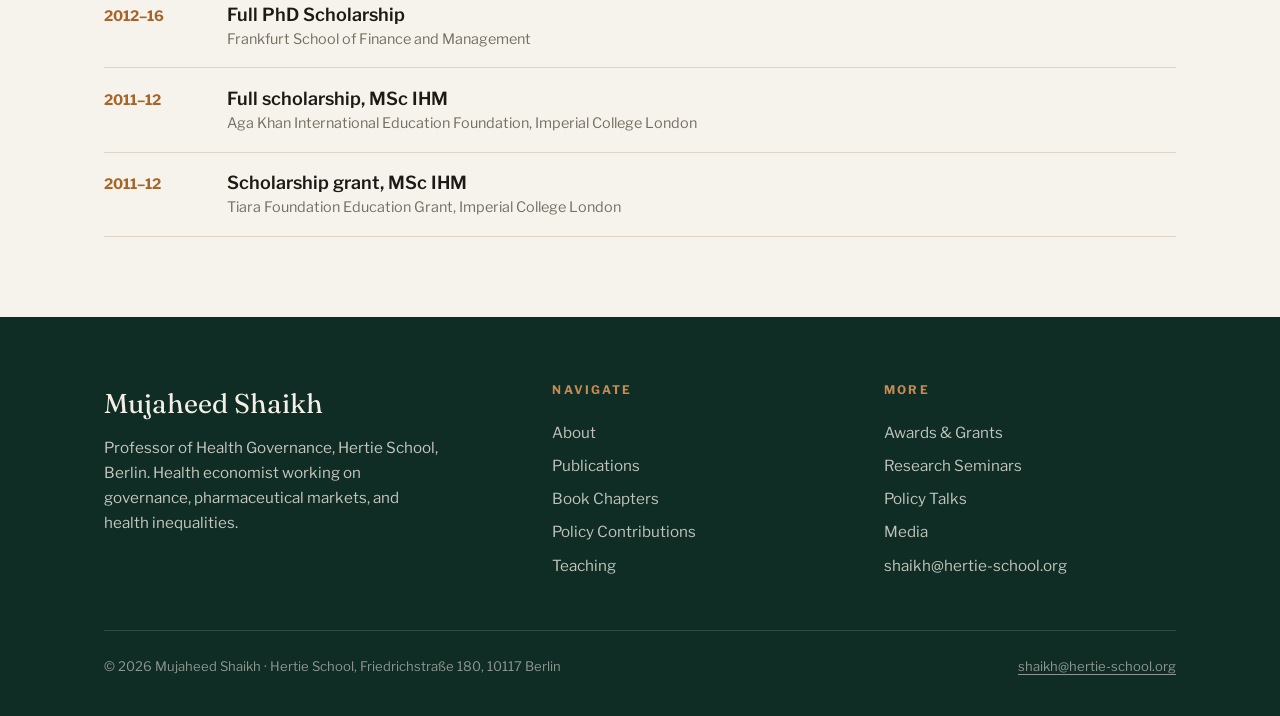
==== commit cd7b9128: "Add files via upload" ====
--- a/awards-grants.html
+++ b/awards-grants.html
@@ -22,9 +22,24 @@
     <ul class="nav-links">
       <li><a href="index.html#about">About</a></li>
       <li><a href="index.html#research">Research</a></li>
-      <li><a href="peer-reviewed-publications.html">Publications</a></li>
-      <li><a href="index.html#press">Media</a></li>
+      <li class="has-dropdown">
+        <a href="peer-reviewed-publications.html" class="drop-toggle">Publications <span class="caret">&#9662;</span></a>
+        <ul class="dropdown">
+          <li><a href="peer-reviewed-publications.html">Peer-Reviewed Articles</a></li>
+          <li><a href="book-chapters.html">Book Chapters</a></li>
+          <li><a href="policy-contributions.html">Policy Contributions</a></li>
+        </ul>
+      </li>
+      <li class="has-dropdown">
+        <a href="research-seminars.html" class="drop-toggle">Talks &amp; Awards <span class="caret">&#9662;</span></a>
+        <ul class="dropdown">
+          <li><a href="research-seminars.html">Research Seminars</a></li>
+          <li><a href="policy-talks.html">Policy Talks</a></li>
+          <li><a href="awards-grants.html">Awards &amp; Grants</a></li>
+        </ul>
+      </li>
       <li><a href="teaching.html">Teaching</a></li>
+      <li><a href="media.html">Media</a></li>
       <li><a href="index.html#contact">Contact</a></li>
     </ul>
     <label class="hamburger" for="nav-toggle" aria-label="Menu"><span></span><span></span><span></span></label>
--- a/styles.css
+++ b/styles.css
@@ -591,3 +591,62 @@
 @media (min-width: 900px) and (prefers-reduced-motion: no-preference) {
   .hero.has-photo, .page-head.has-photo { background-attachment: fixed, fixed; }
 }
+
+/* ============================================================
+   Nav dropdowns
+   ============================================================ */
+.nav-links .has-dropdown { position: relative; }
+.nav-links .drop-toggle { display: inline-flex; align-items: center; gap: .34rem; }
+.nav-links .caret { font-size: .62em; line-height: 1; transition: transform .25s ease; }
+.nav-links .has-dropdown:hover .caret,
+.nav-links .has-dropdown:focus-within .caret { transform: rotate(180deg); }
+
+.nav-links .dropdown {
+  position: absolute;
+  top: calc(100% + 12px);
+  left: -0.9rem;
+  min-width: 236px;
+  list-style: none;
+  margin: 0;
+  padding: .45rem;
+  background: var(--paper);
+  border: 1px solid var(--line);
+  border-radius: 7px;
+  box-shadow: 0 22px 44px -26px rgba(22,61,51,.55);
+  opacity: 0; visibility: hidden; transform: translateY(8px);
+  transition: opacity .22s ease, transform .22s ease, visibility .22s;
+  z-index: 200;
+}
+.nav-links .dropdown::before {           /* invisible hover bridge */
+  content: ""; position: absolute; top: -14px; left: 0; right: 0; height: 14px;
+}
+.nav-links .has-dropdown:hover .dropdown,
+.nav-links .has-dropdown:focus-within .dropdown {
+  opacity: 1; visibility: visible; transform: translateY(0);
+}
+.nav-links .dropdown li { width: 100%; }
+.nav-links .dropdown a {
+  display: block;
+  padding: .62rem .8rem;
+  font-size: .92rem;
+  font-weight: 500;
+  letter-spacing: 0;
+  text-transform: none;
+  color: var(--ink-soft);
+  border-radius: 5px;
+}
+.nav-links .dropdown a::after { display: none; }
+.nav-links .dropdown a:hover { background: var(--pine-tint); color: var(--pine); }
+
+/* dropdowns inside the mobile stacked menu: show children inline */
+@media (max-width: 860px) {
+  .nav-links .has-dropdown { width: 100%; display: block; }
+  .nav-links .caret { display: none; }
+  .nav-links .dropdown {
+    position: static; opacity: 1; visibility: visible; transform: none;
+    box-shadow: none; border: none; background: transparent;
+    padding: 0 0 .5rem 1rem; min-width: 0;
+  }
+  .nav-links .dropdown::before { display: none; }
+  .nav-links .dropdown a { padding: .5rem 0; font-size: .98rem; color: var(--muted); }
+}
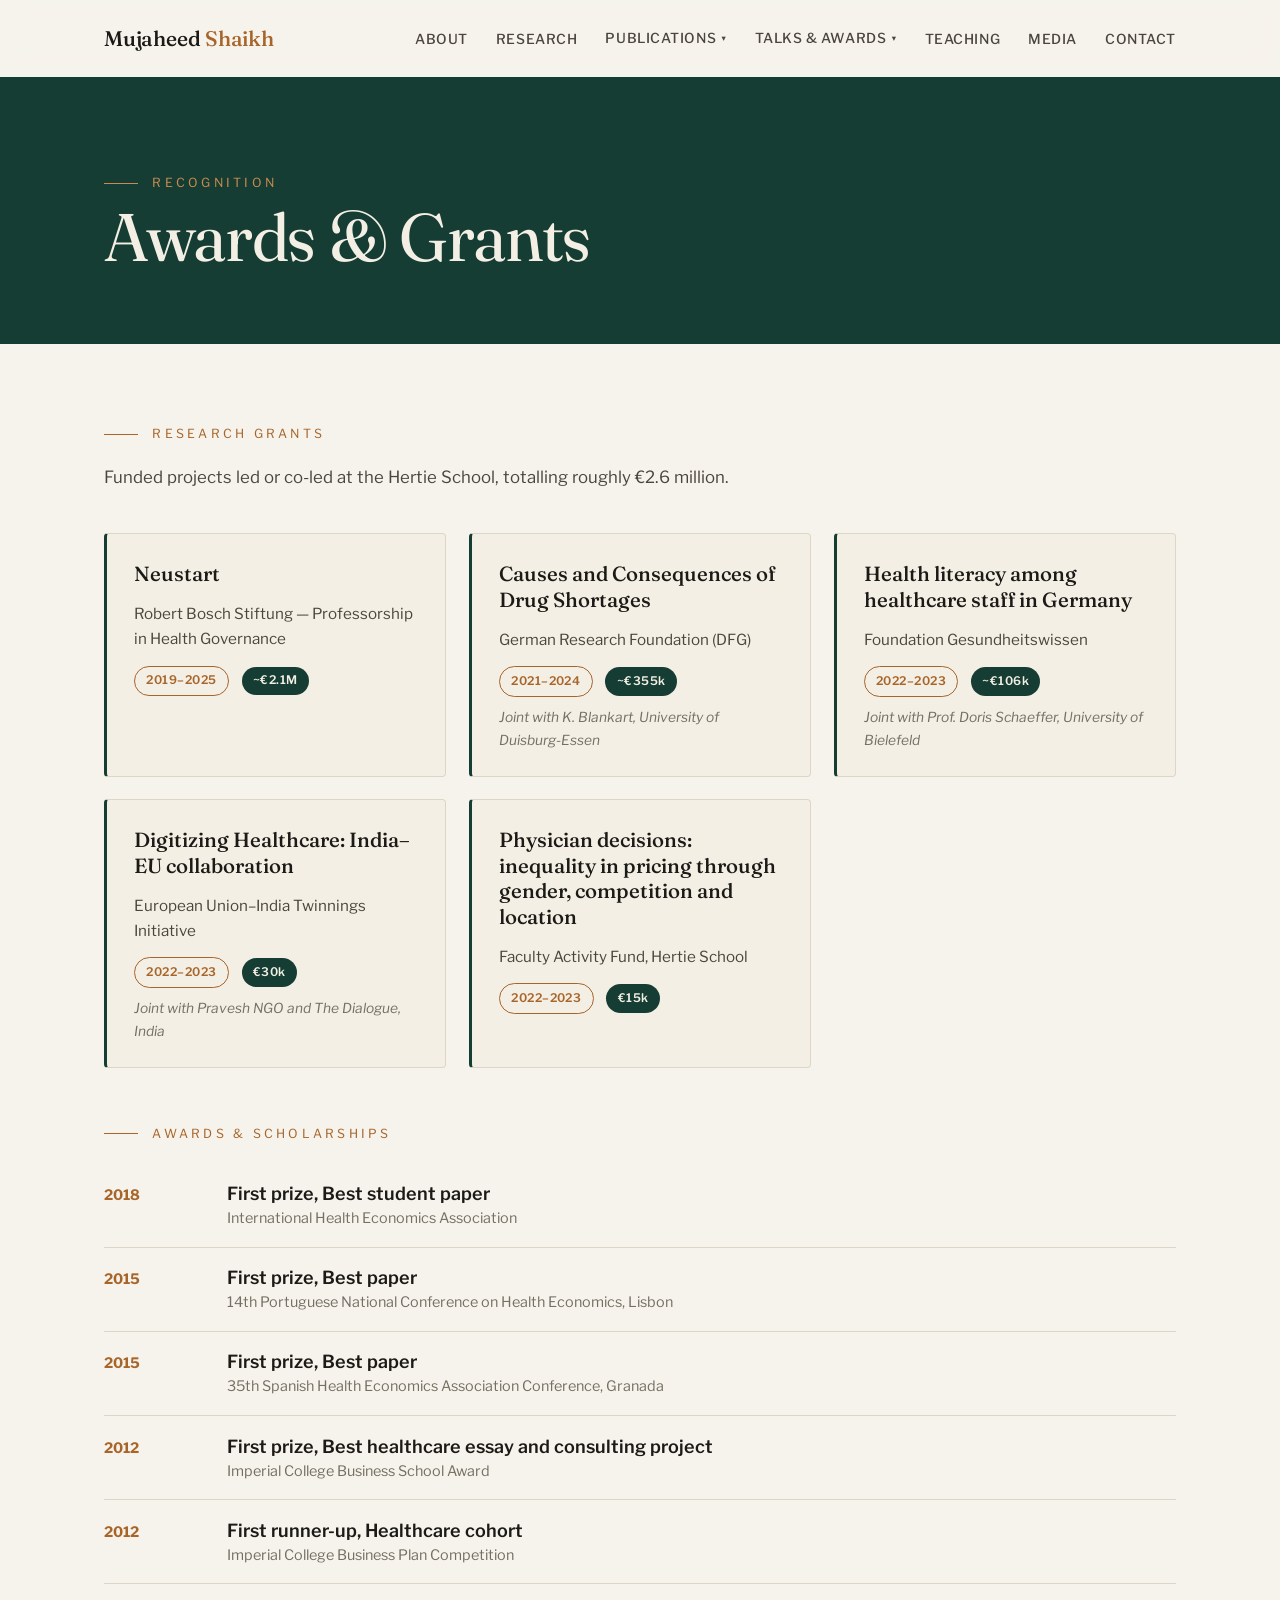
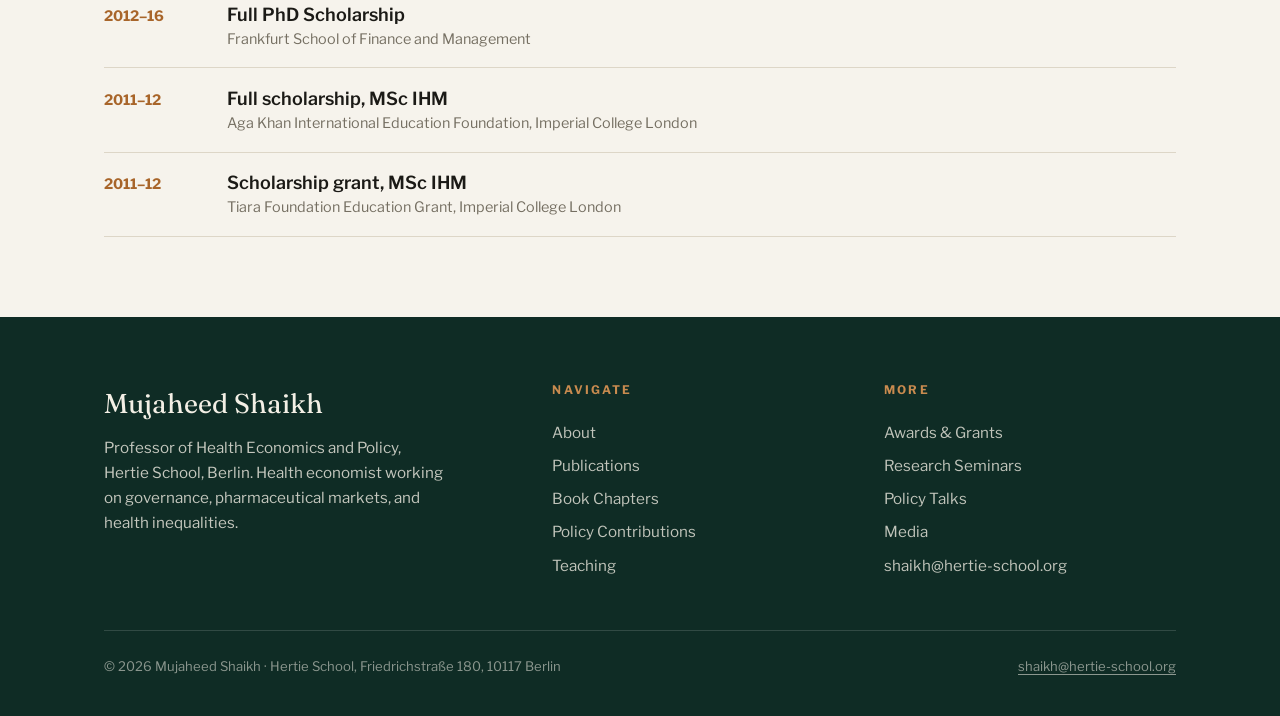
==== commit 3a75f813: "Update awards-grants.html" ====
--- a/awards-grants.html
+++ b/awards-grants.html
@@ -94,7 +94,7 @@
     <div class="footer-top">
       <div class="footer-brand">
         <p class="name">Mujaheed Shaikh</p>
-        <p>Professor of Health Governance, Hertie School, Berlin. Health economist working on governance, pharmaceutical markets, and health inequalities.</p>
+        <p>Professor of Health Economics and Policy, Hertie School, Berlin. Health economist working on governance, pharmaceutical markets, and health inequalities.</p>
       </div>
       <div class="footer-col">
         <h5>Navigate</h5>
